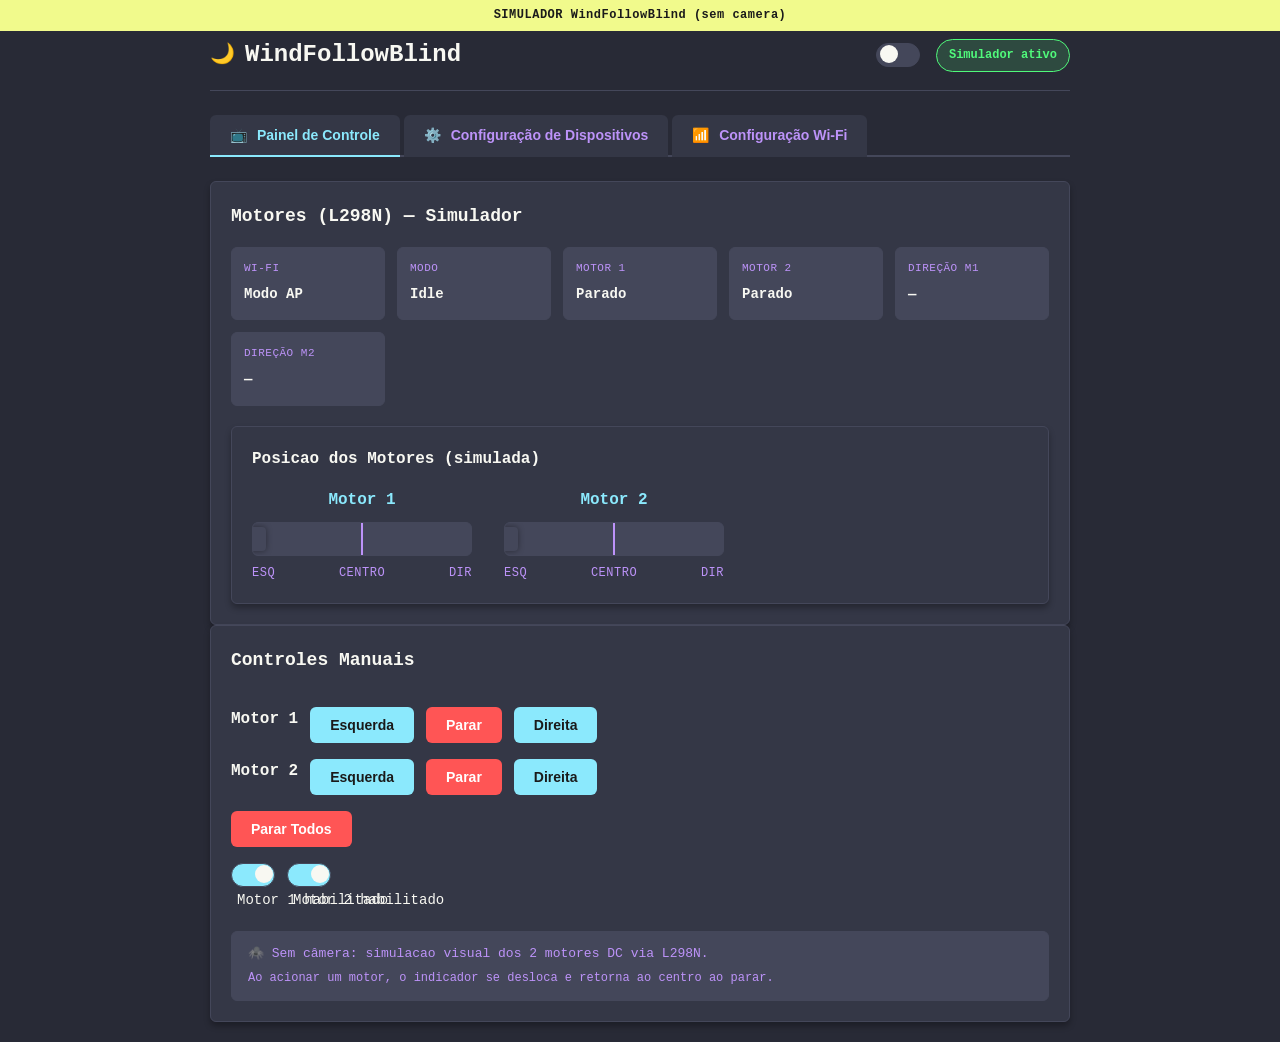
==== simulator/windflollowblind/index.html @ 4e6bde60 "feat: adiciona WindFollowBlind (sem camera) e melhora rastreamento WindFollow - Novo subprojeto wind" ====
<!DOCTYPE html>
<html lang="pt-BR">
<head>
    <meta charset="UTF-8">
    <meta name="viewport" content="width=device-width, initial-scale=1.0">
    <title>WindFollowBlind - Simulador ESP32</title>
    <link rel="stylesheet" href="css/style.css">
</head>
<body>
    <div class="simulator-badge">SIMULADOR WindFollowBlind (sem camera)</div>
    <div id="app">
        <header>
            <h1>WindFollowBlind</h1>
            <div class="header-actions">
                <label class="theme-switch">
                    <input type="checkbox" id="theme-toggle" onchange="sim.toggleTheme()">
                    <span class="theme-slider"></span>
                </label>
                <div id="connection-status" class="status-indicator status-ok">Simulador ativo</div>
            </div>
        </header>

        <!-- Abas principais -->
        <nav class="tabs" id="main-tabs">
            <button class="tab active" data-tab="dashboard" onclick="sim.switchTab('dashboard', this)">
                <span class="tab-icon">📺</span> Painel de Controle
            </button>
            <button class="tab" data-tab="devices" onclick="sim.switchTab('devices', this)">
                <span class="tab-icon">⚙️</span> Configuração de Dispositivos
            </button>
            <button class="tab" data-tab="wifi" onclick="sim.switchTab('wifi', this)">
                <span class="tab-icon">📶</span> Configuração Wi-Fi
            </button>
        </nav>

        <main id="content">
            <!-- Aba: Painel de Controle -->
            <section id="tab-dashboard" class="tab-panel active">
                <div class="card">
                    <h2>Motores (L298N) — Simulador</h2>
                    <div class="status-grid">
                        <div class="status-item">
                            <span class="label">Wi-Fi</span>
                            <span class="value" id="status-wifi">Modo AP</span>
                        </div>
                        <div class="status-item">
                            <span class="label">Modo</span>
                            <span class="value" id="status-mode">Idle</span>
                        </div>
                        <div class="status-item">
                            <span class="label">Motor 1</span>
                            <span class="value" id="status-motor1">Parado</span>
                        </div>
                        <div class="status-item">
                            <span class="label">Motor 2</span>
                            <span class="value" id="status-motor2">Parado</span>
                        </div>
                        <div class="status-item">
                            <span class="label">Direção M1</span>
                            <span class="value" id="status-dir1">—</span>
                        </div>
                        <div class="status-item">
                            <span class="label">Direção M2</span>
                            <span class="value" id="status-dir2">—</span>
                        </div>
                    </div>

                    <!-- Indicadores visuais de posição dos motores -->
                    <div class="direction-card">
                        <h3>Posicao dos Motores (simulada)</h3>
                        <div class="motor-sim">
                            <div class="motor-sim-col">
                                <div class="motor-label">Motor 1</div>
                                <div class="motor-track" id="motor1-track">
                                    <div class="motor-pos" id="motor1-pos"></div>
                                    <div class="motor-center" id="motor1-center"></div>
                                </div>
                                <div class="motor-legend">
                                    <span class="dir-label dir-left">Esq</span>
                                    <span class="dir-label dir-center">Centro</span>
                                    <span class="dir-label dir-right">Dir</span>
                                </div>
                            </div>
                            <div class="motor-sim-col">
                                <div class="motor-label">Motor 2</div>
                                <div class="motor-track" id="motor2-track">
                                    <div class="motor-pos" id="motor2-pos"></div>
                                    <div class="motor-center" id="motor2-center"></div>
                                </div>
                                <div class="motor-legend">
                                    <span class="dir-label dir-left">Esq</span>
                                    <span class="dir-label dir-center">Centro</span>
                                    <span class="dir-label dir-right">Dir</span>
                                </div>
                            </div>
                        </div>
                    </div>
                </div>
                <div class="card controls-card">
                    <h2>Controles Manuais</h2>
                    <div class="btn-group">
                        <h4>Motor 1</h4>
                        <button class="btn btn-primary" onclick="sim.motorMove('1','esquerda')">Esquerda</button>
                        <button class="btn btn-danger" onclick="sim.motorStop('1')">Parar</button>
                        <button class="btn btn-primary" onclick="sim.motorMove('1','direita')">Direita</button>
                    </div>
                    <div class="btn-group">
                        <h4>Motor 2</h4>
                        <button class="btn btn-primary" onclick="sim.motorMove('2','esquerda')">Esquerda</button>
                        <button class="btn btn-danger" onclick="sim.motorStop('2')">Parar</button>
                        <button class="btn btn-primary" onclick="sim.motorMove('2','direita')">Direita</button>
                    </div>
                    <div class="btn-group">
                        <button class="btn btn-danger" onclick="sim.motorStop()">Parar Todos</button>
                    </div>
                    <div class="control-row">
                        <label class="toggle">
                            <input type="checkbox" id="toggle-m1" onchange="sim.toggleMotor1(this.checked)" checked>
                            <span class="toggle-slider"></span>
                            <span class="toggle-label nowrap">Motor 1 habilitado</span>
                        </label>
                        <label class="toggle">
                            <input type="checkbox" id="toggle-m2" onchange="sim.toggleMotor2(this.checked)" checked>
                            <span class="toggle-slider"></span>
                            <span class="toggle-label nowrap">Motor 2 habilitado</span>
                        </label>
                    </div>
                    <div class="camera-hint">
                        <p>🕷️ Sem câmera: simulacao visual dos 2 motores DC via L298N.</p>
                        <p class="hint-detail">Ao acionar um motor, o indicador se desloca e retorna ao centro ao parar.</p>
                    </div>
                </div>
            </section>

            <!-- Aba: Configuração de Dispositivos -->
            <section id="tab-devices" class="tab-panel">
                <div class="card">
                    <h2>Configuracao de Hardware (L298N + 2 Motores)</h2>
                    <p class="hint">Valores salvos no localStorage do navegador (simula NVS/Preferences).</p>
                    <form id="form-settings">
                        <div class="form-group">
                            <label>GPIO IN1 (Motor 1 — sentido 1)</label>
                            <input type="number" id="gpio_in1" min="0" max="48" placeholder="Ex: 26">
                            <span class="helper">Sinal da ESP32 ao L298N (Motor 1).</span>
                        </div>
                        <div class="form-group">
                            <label>GPIO IN2 (Motor 1 — sentido 2)</label>
                            <input type="number" id="gpio_in2" min="0" max="48" placeholder="Ex: 25">
                            <span class="helper">Define o sentido contrario do Motor 1.</span>
                        </div>
                        <div class="form-group">
                            <label>GPIO ENA (Motor 1 — PWM)</label>
                            <input type="number" id="gpio_ena" min="0" max="48" placeholder="Ex: -1 (jumper)">
                            <span class="helper">-1 = jumper ENA instalado (sem PWM).</span>
                        </div>
                        <div class="form-group">
                            <label>GPIO IN3 (Motor 2 — sentido 1)</label>
                            <input type="number" id="gpio_in3" min="0" max="48" placeholder="Ex: 32">
                            <span class="helper">Sinal da ESP32 ao L298N (Motor 2).</span>
                        </div>
                        <div class="form-group">
                            <label>GPIO IN4 (Motor 2 — sentido 2)</label>
                            <input type="number" id="gpio_in4" min="0" max="48" placeholder="Ex: 33">
                            <span class="helper">Define o sentido contrario do Motor 2.</span>
                        </div>
                        <div class="form-group">
                            <label>GPIO ENB (Motor 2 — PWM)</label>
                            <input type="number" id="gpio_enb" min="0" max="48" placeholder="Ex: -1 (jumper)">
                            <span class="helper">-1 = jumper ENB instalado (sem PWM).</span>
                        </div>
                        <div class="form-group">
                            <label>GPIO Botao 1 (Motor 1)</label>
                            <input type="number" id="gpio_btn1" min="0" max="48" placeholder="Ex: 27">
                            <span class="helper">Botao NA entre este GPIO e GND.</span>
                        </div>
                        <div class="form-group">
                            <label>GPIO Botao 2 (Motor 2)</label>
                            <input type="number" id="gpio_btn2" min="0" max="48" placeholder="Ex: 14">
                            <span class="helper">Botao NA entre este GPIO e GND.</span>
                        </div>
                        <div class="form-group">
                            <label>Duracao do pulso (ms)</label>
                            <input type="number" id="step_duration_ms" min="50" max="2000" value="150">
                            <span class="helper">Tempo de acionamento do motor a cada comando.</span>
                        </div>
                        <div class="form-group">
                            <label>Motor 1 habilitado</label>
                            <select id="motor1_enabled">
                                <option value="true">Sim</option>
                                <option value="false">Nao</option>
                            </select>
                        </div>
                        <div class="form-group">
                            <label>Motor 2 habilitado</label>
                            <select id="motor2_enabled">
                                <option value="true">Sim</option>
                                <option value="false">Nao</option>
                            </select>
                        </div>
                        <div class="form-actions">
                            <button type="button" class="btn btn-primary" id="btn-save">Salvar configuracao</button>
                            <button type="button" class="btn btn-outline" onclick="sim.validate()">Validar pinos</button>
                            <button type="button" class="btn btn-outline" onclick="sim.reset()">Reset defaults</button>
                        </div>
                        <div id="msg-result" class="msg-result"></div>
                    </form>
                    <div class="info-card motor-info">
                        <h2>Padrao de fabrica</h2>
                        <div class="occupied-list">
                            <span class="badge">M1: IN1=26, IN2=25, BT1=27</span>
                            <span class="badge">M2: IN3=32, IN4=33, BT2=14</span>
                        </div>
                        <p class="hint">Conforme docs/documentacao_hardware_esp32_l298n.md.</p>
                    </div>
                </div>
            </section>

            <!-- Aba: Configuração Wi-Fi -->
            <section id="tab-wifi" class="tab-panel">
                <div class="card setup-card">
                    <h2>Configuracao de Rede Wi-Fi</h2>
                    <div class="setup-hint">
                        <p>Esta e uma simulacao local. Nenhuma rede real eh configurada.</p>
                        <p>No ESP32 real (COM6), acesse: <strong>http://windflollowblind.local/</strong></p>
                    </div>
                    <div class="form-group">
                        <label>Modo</label>
                        <select id="wifi-mode">
                            <option value="AP">Access Point (AP)</option>
                            <option value="STA">Estacao (STA)</option>
                        </select>
                    </div>
                    <div class="form-group">
                        <label>SSID</label>
                        <input type="text" id="wifi-ssid" value="WindFollowBlind-Setup">
                    </div>
                    <div class="form-group">
                        <label>Senha</label>
                        <input type="password" id="wifi-password" value="windfollow123">
                    </div>
                    <div class="form-actions">
                        <button type="button" class="btn btn-primary" onclick="sim.applyWifiSim()">Aplicar (simulacao)</button>
                    </div>
                    <div id="wifi-msg" class="msg-result"></div>
                </div>
            </section>
        </main>
    </div>
    <script src="js/app.js"></script>
</body>
</html>
---- simulator/windflollowblind/css/style.css ----
/* ============================================================================
   DESIGN SYSTEM — WIND FOLLOW
   Tema escuro (Dracula) por padrão. Tema claro disponível via atributo data-theme="light".
   ============================================================================ */

:root {
  /* --- Dracula (escuro) — padrão --- */
  --color-bg: #282a36;
  --color-bg-elevated: #343746;
  --color-bg-hover: #44475a;
  --color-bg-input: #21222c;
  --color-text: #f8f8f2;
  --color-text-muted: #bd93f9;
  --color-border: #44475a;
  --color-border-focus: #bd93f9;

  --color-primary: #8be9fd;     /* cyan */
  --color-primary-hover: #7bc7e6;
  --color-success: #50fa7b;     /* green */
  --color-danger: #ff5555;      /* red */
  --color-warning: #f1fa8c;     /* yellow */
  --color-info: #ff79c6;        /* pink */

  --color-status-ok-bg: rgba(80, 250, 123, 0.15);
  --color-status-ok-text: #50fa7b;

  --radius: 6px;
  --shadow: 0 4px 6px rgba(0, 0, 0, 0.3);
  --transition: all 0.2s ease;

  font-synthesis: none;
  text-rendering: optimizeLegibility;
}

[data-theme="light"] {
  /* --- Tema claro --- */
  --color-bg: #f3f4f6;
  --color-bg-elevated: #ffffff;
  --color-bg-hover: #e5e7eb;
  --color-bg-input: #ffffff;
  --color-text: #111827;
  --color-text-muted: #6b7280;
  --color-border: #d1d5db;
  --color-border-focus: #2563eb;

  --color-primary: #2563eb;
  --color-primary-hover: #1d4ed8;
  --color-success: #16a34a;
  --color-danger: #dc2626;
  --color-warning: #ca8a04;
  --color-info: #1d4ed8;

  --color-status-ok-bg: rgba(22, 163, 74, 0.15);
  --color-status-ok-text: #15803d;

  --radius: 8px;
  --shadow: 0 1px 3px rgba(0, 0, 0, 0.1);
}

/* ============================================================================
   RESET & BASE
   ============================================================================ */
* {
  box-sizing: border-box;
  margin: 0;
  padding: 0;
}

html {
  scroll-behavior: smooth;
}

body {
  font-family: -apple-system, BlinkMacSystemFont, 'Segoe UI', Roboto, Oxygen, Ubuntu, Cantarell, 'Fira Code', 'Consolas', monospace;
  background: var(--color-bg);
  color: var(--color-text);
  line-height: 1.6;
  transition: background-color 0.3s ease, color 0.3s ease;
}

.simulator-badge {
  position: fixed;
  top: 0;
  left: 0;
  right: 0;
  background: var(--color-warning);
  color: #1a1a1a;
  text-align: center;
  padding: 6px 12px;
  font-size: 12px;
  font-weight: 700;
  z-index: 1000;
  letter-spacing: 0.5px;
}

#app {
  max-width: 900px;
  margin: 0 auto;
  padding: 20px;
}

header {
  display: flex;
  justify-content: space-between;
  align-items: center;
  padding: 16px 0;
  border-bottom: 1px solid var(--color-border);
  margin-bottom: 24px;
}

header h1 {
  font-size: 24px;
  font-weight: 700;
  color: var(--color-text);
  display: flex;
  align-items: center;
  gap: 10px;
}

header h1::before {
  content: '🌙';
  font-size: 20px;
}

[data-theme="light"] header h1::before {
  content: '☀️';
}

.header-actions {
  display: flex;
  align-items: center;
  gap: 16px;
}

/* ============================================================================
   TEMA SWITCH
   ============================================================================ */
.theme-switch {
  position: relative;
  display: inline-block;
  width: 44px;
  height: 24px;
}

.theme-switch input {
  opacity: 0;
  width: 0;
  height: 0;
}

.theme-slider {
  position: absolute;
  cursor: pointer;
  top: 0;
  left: 0;
  right: 0;
  bottom: 0;
  background: var(--color-bg-hover);
  transition: 0.3s;
  border-radius: 24px;
  border: 1px solid var(--color-border);
}

.theme-slider:before {
  position: absolute;
  content: '';
  height: 18px;
  width: 18px;
  left: 3px;
  bottom: 3px;
  background: var(--color-text);
  transition: 0.3s;
  border-radius: 50%;
}

.theme-switch input:checked + .theme-slider {
  background: var(--color-primary);
}

.theme-switch input:checked + .theme-slider:before {
  transform: translateX(20px);
}

/* ============================================================================
   STATUS INDICATOR
   ============================================================================ */
.status-indicator {
  display: flex;
  align-items: center;
  gap: 6px;
  padding: 6px 12px;
  border-radius: 20px;
  font-size: 12px;
  font-weight: 600;
  background: var(--color-status-ok-bg);
  color: var(--color-status-ok-text);
  border: 1px solid var(--color-success);
}

/* ============================================================================
   TABS (ABAS)
   ============================================================================ */
.tabs {
  display: flex;
  gap: 4px;
  margin-bottom: 24px;
  border-bottom: 2px solid var(--color-border);
}

.tab {
  padding: 12px 20px;
  border: none;
  border-bottom: 2px solid transparent;
  background: var(--color-bg-elevated);
  color: var(--color-text-muted);
  font-size: 14px;
  font-weight: 600;
  cursor: pointer;
  transition: var(--transition);
  border-radius: var(--radius) var(--radius) 0 0;
  margin-bottom: -2px;
}

.tab:hover {
  background: var(--color-bg-hover);
  color: var(--color-text);
}

.tab.active {
  background: var(--color-bg-elevated);
  color: var(--color-primary);
  border-bottom: 2px solid var(--color-primary);
  border-color: var(--color-border) var(--color-border) var(--color-primary);
}

.tab-icon {
  margin-right: 6px;
}

/* ============================================================================
   PANELS
   ============================================================================ */
.tab-panel {
  display: none;
}

.tab-panel.active {
  display: block;
}

main {
  display: flex;
  flex-direction: column;
  gap: 20px;
}

.card {
  background: var(--color-bg-elevated);
  border: 1px solid var(--color-border);
  border-radius: var(--radius);
  padding: 20px;
  box-shadow: var(--shadow);
  transition: var(--transition);
}

.card h2 {
  font-size: 18px;
  font-weight: 600;
  margin-bottom: 16px;
  color: var(--color-text);
  display: flex;
  align-items: center;
  gap: 8px;
}

.hint {
  font-size: 13px;
  color: var(--color-text-muted);
  margin-bottom: 16px;
}

/* ============================================================================
   VIDEO / CAMERA
   ============================================================================ */
.video-placeholder {
  width: 100%;
  max-width: 640px;
  height: 360px;
  background: #000;
  border-radius: var(--radius);
  position: relative;
  overflow: hidden;
  margin-bottom: 16px;
}

.video-placeholder video {
  width: 100%;
  height: 100%;
  object-fit: cover;
  display: block;
}

.video-overlay {
  position: absolute;
  top: 0;
  left: 0;
  right: 0;
  bottom: 0;
  pointer-events: none;
}

.video-controls {
  position: absolute;
  bottom: 10px;
  left: 10px;
  display: flex;
  align-items: center;
  gap: 10px;
  background: rgba(0, 0, 0, 0.5);
  padding: 6px 10px;
  border-radius: 20px;
  pointer-events: auto;
  z-index: 10;
  border: 1px solid rgba(255,255,255,0.1);
}

.camera-status {
  color: #fff;
  font-size: 12px;
  font-weight: 600;
}

.camera-on {
  color: var(--color-success);
}

.crosshair {
  position: absolute;
  top: 50%;
  left: 50%;
  width: 20px;
  height: 20px;
  border: 2px solid var(--color-danger);
  border-radius: 50%;
  transform: translate(-50%, -50%);
  pointer-events: none;
}

.motion-box {
  position: absolute;
  border: 2px solid var(--color-success);
  pointer-events: none;
  box-shadow: 0 0 8px rgba(80, 250, 123, 0.5);
  background: rgba(80, 250, 123, 0.15);
}

.target-dot {
  position: absolute;
  width: 14px;
  height: 14px;
  background: var(--color-info);
  border: 3px solid #fff;
  border-radius: 50%;
  pointer-events: none;
  z-index: 15;
  box-shadow: 0 0 10px var(--color-info);
  transform: translate(-50%, -50%);
}

/* ============================================================================
   MOBILE FIRST - Responsividade
   ============================================================================ */
@media (max-width: 640px) {
  #app {
    padding: 10px;
  }

  header {
    flex-direction: column;
    gap: 12px;
    align-items: stretch;
    text-align: center;
  }

  .header-actions {
    justify-content: center;
    gap: 12px;
    flex-wrap: wrap;
  }

  header h1 {
    font-size: 20px;
  }

  .tabs {
    flex-wrap: wrap;
  }

  .tab {
    flex: 1;
    text-align: center;
    padding: 10px 6px;
    font-size: 13px;
  }

  .tab-icon {
    margin-right: 4px;
  }

  .card {
    padding: 16px;
  }

  .video-placeholder {
    max-width: 100%;
    height: 240px;
  }

  .btn-group {
    flex-direction: column;
    gap: 8px;
  }

  .btn {
    width: 100%;
    text-align: center;
  }

  .control-row {
    flex-direction: column;
    align-items: flex-start;
    gap: 10px;
  }

  .control-status {
    margin-left: 0;
    align-self: flex-start;
  }

  .form-actions {
    flex-direction: column;
  }

  .form-actions .btn {
    width: 100%;
  }

  .direction-card {
    margin-top: 16px;
    padding: 16px;
  }

  .direction-visual {
    height: 120px;
  }

  .direction-info {
    flex-direction: column;
    gap: 8px;
  }

  .info-value {
    min-width: auto;
  }

  .status-grid {
    grid-template-columns: 1fr;
  }

  .network-select {
    width: 100%;
  }

  .wifi-mode-card {
    flex-direction: column;
    gap: 10px;
    align-items: flex-start;
  }

  .mode-badge {
    align-self: flex-start;
  }
}

@media (min-width: 641px) and (max-width: 1024px) {
  .tab {
    padding: 10px 14px;
    font-size: 14px;
  }
  .card {
    padding: 18px;
  }
}

.motion-detected {
  color: var(--color-success);
  font-weight: 700;
}

.direction-left {
  color: var(--color-info);
  font-weight: 700;
}

.direction-right {
  color: var(--color-warning);
  font-weight: 700;
}

/* ============================================================================
   STATUS GRID
   ============================================================================ */
.status-grid {
  display: grid;
  grid-template-columns: repeat(auto-fit, minmax(140px, 1fr));
  gap: 12px;
}

.status-item {
  background: var(--color-bg-hover);
  padding: 12px;
  border-radius: var(--radius);
  border: 1px solid var(--color-border);
}

.status-item .label {
  font-size: 11px;
  color: var(--color-text-muted);
  display: block;
  margin-bottom: 4px;
  text-transform: uppercase;
  letter-spacing: 0.5px;
}

.status-item .value {
  font-size: 14px;
  font-weight: 600;
  color: var(--color-text);
}

/* ============================================================================
   CONTROLES
   ============================================================================ */
.controls-card {
  display: flex;
  flex-direction: column;
  gap: 16px;
}

.btn-group {
  display: flex;
  gap: 12px;
  flex-wrap: wrap;
}

.btn {
  padding: 10px 20px;
  border: none;
  border-radius: var(--radius);
  font-size: 14px;
  font-weight: 600;
  cursor: pointer;
  transition: var(--transition);
}

.btn:disabled {
  opacity: 0.5;
  cursor: not-allowed;
}

.btn-small {
  padding: 6px 12px;
  font-size: 12px;
}

.btn-primary {
  background: var(--color-primary);
  color: #1a1a1a;
}

.btn-primary:hover:not(:disabled) {
  background: var(--color-primary-hover);
  transform: translateY(-1px);
}

.btn-danger {
  background: var(--color-danger);
  color: #fff;
}

.btn-danger:hover:not(:disabled) {
  background: #ff3333;
  transform: translateY(-1px);
}

.btn-outline {
  background: transparent;
  color: var(--color-text);
  border: 1px solid var(--color-border);
}

.btn-outline:hover {
  background: var(--color-bg-hover);
  border-color: var(--color-primary);
}

/* Toggle switch */
.toggle-group {
  display: flex;
  align-items: center;
  gap: 12px;
}

.toggle {
  position: relative;
  display: inline-block;
  width: 44px;
  height: 24px;
}

.toggle input {
  opacity: 0;
  width: 0;
  height: 0;
}

.toggle-slider {
  position: absolute;
  cursor: pointer;
  top: 0;
  left: 0;
  right: 0;
  bottom: 0;
  background: var(--color-bg-hover);
  transition: 0.3s;
  border-radius: 24px;
  border: 1px solid var(--color-border);
}

.toggle-slider:before {
  position: absolute;
  content: '';
  height: 18px;
  width: 18px;
  left: 3px;
  bottom: 3px;
  background: var(--color-text);
  transition: 0.3s;
  border-radius: 50%;
}

.toggle input:checked + .toggle-slider {
  background: var(--color-primary);
}

.toggle input:checked + .toggle-slider:before {
  transform: translateX(20px);
}

.control-row {
  display: flex;
  align-items: center;
  gap: 12px;
  margin-bottom: 12px;
}

.control-label {
  font-size: 14px;
  color: var(--color-text);
}

.control-status {
  margin-left: auto;
  font-size: 13px;
  font-weight: 600;
  color: var(--color-primary);
}

.control-status.status-on {
  color: var(--color-success);
}

.control-status.status-off {
  color: var(--color-text-muted);
}

.hint-detail {
  font-size: 12px;
  color: var(--color-text-muted);
  margin-top: 4px;
}

.toggle-label {
  font-size: 14px;
  color: var(--color-text);
  margin-left: 6px;
  white-space: nowrap;
}

.camera-hint {
  margin-top: 16px;
  font-size: 13px;
  color: var(--color-text-muted);
  background: var(--color-bg-hover);
  padding: 12px 16px;
  border-radius: var(--radius);
  border: 1px solid var(--color-border);
}

/* ============================================================================
   FORMULÁRIOS
   ============================================================================ */
.form-group {
  margin-bottom: 16px;
}

.form-group label {
  display: block;
  font-size: 14px;
  font-weight: 600;
  margin-bottom: 6px;
  color: var(--color-text);
}

.form-group input,
.form-group select {
  width: 100%;
  padding: 10px 12px;
  border: 1px solid var(--color-border);
  border-radius: var(--radius);
  font-size: 14px;
  background: var(--color-bg-input);
  color: var(--color-text);
  transition: var(--transition);
}

.form-group input:focus,
.form-group select:focus {
  outline: none;
  border-color: var(--color-border-focus);
  box-shadow: 0 0 0 3px rgba(189, 147, 249, 0.1);
}

.helper {
  font-size: 12px;
  color: var(--color-text-muted);
  margin-top: 4px;
  display: block;
}

.form-actions {
  display: flex;
  gap: 10px;
  margin-top: 8px;
  flex-wrap: wrap;
}

/* ============================================================================
   MSG RESULT
   ============================================================================ */
.msg-result {
  margin-top: 12px;
  padding: 10px;
  border-radius: var(--radius);
  font-size: 13px;
  display: none;
  border: 1px solid transparent;
}

.msg-result.success {
  background: var(--color-status-ok-bg);
  color: var(--color-status-ok-text);
  border-color: var(--color-success);
}

.msg-result.error {
  background: rgba(255, 85, 85, 0.15);
  color: var(--color-danger);
  border-color: var(--color-danger);
}

.msg-result.info {
  background: rgba(255, 121, 198, 0.15);
  color: var(--color-info);
  border-color: var(--color-info);
}

/* ============================================================================
   WIFI SETUP CARD
   ============================================================================ */
.setup-card {
  max-width: 520px;
}

.wifi-mode-card {
  background: var(--color-bg-hover);
  border: 1px solid var(--color-border);
  border-radius: var(--radius);
  padding: 14px;
  margin-bottom: 16px;
  display: flex;
  justify-content: space-between;
  align-items: flex-start;
  gap: 12px;
}

.mode-badge {
  background: var(--color-primary);
  color: #1a1a1a;
  font-size: 11px;
  font-weight: 700;
  padding: 4px 8px;
  border-radius: 12px;
  text-transform: uppercase;
  letter-spacing: 0.5px;
}

.mode-info {
  font-size: 13px;
  color: var(--color-text-muted);
  line-height: 1.6;
}

.mode-info strong {
  color: var(--color-text);
}

.network-select {
  width: 100%;
  padding: 10px 12px;
  border: 1px solid var(--color-border);
  border-radius: var(--radius);
  font-size: 14px;
  background: var(--color-bg-input);
  color: var(--color-text);
  margin-top: 6px;
}

.setup-hint {
  margin-top: 16px;
  font-size: 13px;
  color: var(--color-text-muted);
  background: var(--color-bg-hover);
  padding: 12px;
  border-radius: var(--radius);
  border: 1px solid var(--color-border);
}

.setup-hint p {
  margin-bottom: 8px;
}

.setup-hint p:last-child {
  margin-bottom: 0;
}

.setup-hint strong {
  color: var(--color-text);
}

/* ============================================================================
   PINS OCCUPIED
   ============================================================================ */
.occupied-list {
  display: flex;
  flex-wrap: wrap;
  gap: 6px;
  margin-bottom: 12px;
}

.occupied-list .badge {
  background: var(--color-bg-hover);
  color: var(--color-text-muted);
  padding: 4px 8px;
  border-radius: 4px;
  font-size: 12px;
  font-weight: 600;
  border: 1px solid var(--color-border);
}

.info-card .hint {
  font-size: 12px;
  color: var(--color-text-muted);
  border-top: 1px solid var(--color-border);
  padding-top: 12px;
  margin-top: 12px;
}

/* ============================================================================
   DIREÇÃO VISUAL
   ============================================================================ */
.direction-card {
  background: var(--color-bg-elevated);
  border: 1px solid var(--color-border);
  border-radius: var(--radius);
  padding: 20px;
  box-shadow: var(--shadow);
  margin-top: 20px;
}

.direction-card h3 {
  font-size: 16px;
  font-weight: 600;
  margin-bottom: 16px;
  color: var(--color-text);
  display: flex;
  align-items: center;
  gap: 8px;
}

.direction-visual {
  position: relative;
  width: 100%;
  height: 140px;
  background: var(--color-bg-hover);
  border: 1px solid var(--color-border);
  border-radius: var(--radius);
  margin-bottom: 12px;
  overflow: hidden;
}

.direction-center {
  position: absolute;
  left: 50%;
  top: 50%;
  width: 10px;
  height: 10px;
  background: var(--color-primary);
  border-radius: 50%;
  transform: translate(-50%, -50%);
  z-index: 10;
  box-shadow: 0 0 10px var(--color-primary);
}

.direction-arrow {
  position: absolute;
  left: 50%;
  top: 50%;
  width: 0;
  height: 0;
  border-left: 8px solid transparent;
  border-right: 8px solid transparent;
  border-top: 20px solid var(--color-success);
  transform: translate(-50%, -50%);
  transition: left 0.1s ease;
  z-index: 20;
}

.direction-labels {
  position: absolute;
  bottom: 8px;
  left: 0;
  right: 0;
  display: flex;
  justify-content: space-between;
  font-size: 11px;
  font-weight: 600;
  color: var(--color-text-muted);
  pointer-events: none;
}

.dir-label {
  text-transform: uppercase;
  letter-spacing: 0.5px;
}

.direction-zone {
  height: 24px;
  background: var(--color-bg-input);
  border: 1px solid var(--color-border);
  border-radius: var(--radius);
  margin-bottom: 16px;
  overflow: hidden;
  position: relative;
}

.zone-bar {
  position: absolute;
  left: 50%;
  top: 0;
  bottom: 0;
  width: 4px;
  background: var(--color-success);
  transform: translateX(-50%);
  transition: left 0.1s ease;
  z-index: 5;
}

.direction-info {
  display: flex;
  gap: 24px;
  font-size: 13px;
}

.info-label {
  color: var(--color-text-muted);
  font-size: 12px;
}

.info-value {
  font-family: 'Fira Code', 'Consolas', monospace;
  color: var(--color-text);
  font-weight: 600;
  min-width: 60px;
  display: inline-block;
}

/* ============================================================================
   MOTOR INFO CARD
   ============================================================================ */
.motor-info {
  margin-top: 24px;
}

.motor-table {
  display: flex;
  flex-direction: column;
  gap: 6px;
  margin-bottom: 16px;
}

.motor-row {
  display: grid;
  grid-template-columns: 120px 1fr 1fr;
  gap: 12px;
  padding: 8px 10px;
  background: var(--color-bg-input);
  border: 1px solid var(--color-border);
  border-radius: var(--radius);
  font-size: 13px;
  color: var(--color-text);
}

.motor-row .col {
  overflow: hidden;
  text-overflow: ellipsis;
}

.motor-row:first-child {
  background: var(--color-bg-hover);
  font-weight: 600;
  color: var(--color-primary);
  border-bottom: 2px solid var(--color-border);
}

.motor-warnings {
  background: rgba(255, 121, 198, 0.1);
  border: 1px solid var(--color-info);
  border-radius: var(--radius);
  padding: 14px;
}

.motor-warnings p {
  margin-bottom: 10px;
  font-size: 13px;
  color: var(--color-text-muted);
  line-height: 1.5;
}

.motor-warnings p:last-child {
  margin-bottom: 0;
}

.motor-warnings strong {
  color: var(--color-info);
}

/* ============================================================================
   SCROLLBAR
   ============================================================================ */
::-webkit-scrollbar {
  width: 8px;
  height: 8px;
}

::-webkit-scrollbar-track {
  background: var(--color-bg);
}

::-webkit-scrollbar-thumb {
  background: var(--color-bg-hover);
  border-radius: 4px;
}

::-webkit-scrollbar-thumb:hover {
  background: var(--color-border);
}

/* ===== ESP32: camera stream (JPEG via /camera/capture) ===== */
.video-placeholder {
  aspect-ratio: 4 / 3;
  height: auto;
}

.video-placeholder img {
  width: 100%;
  height: 100%;
  object-fit: contain;
  display: block;
  background: #000;
}

.status-indicator.status-off {
  background: rgba(255, 85, 85, 0.15);
  color: var(--color-danger);
  border-color: var(--color-danger);
}

/* ===== Simulador WindFollowBlind: indicadores de motor ===== */
.motor-sim {
  display: flex;
  gap: 32px;
  align-items: flex-start;
  margin-top: 12px;
  flex-wrap: wrap;
}
.motor-sim-col {
  display: flex;
  flex-direction: column;
  align-items: center;
  gap: 8px;
}
.motor-label {
  font-weight: 600;
  color: var(--color-primary);
}
.motor-track {
  position: relative;
  width: 220px;
  height: 34px;
  background: var(--color-bg-hover);
  border: 1px solid var(--color-border);
  border-radius: var(--radius);
  overflow: hidden;
}
.motor-center {
  position: absolute;
  left: 50%;
  top: 0;
  bottom: 0;
  width: 2px;
  background: var(--color-border-focus);
  transform: translateX(-50%);
  z-index: 1;
}
.motor-pos {
  position: absolute;
  top: 4px;
  bottom: 4px;
  width: 26px;
  border-radius: 4px;
  transform: translateX(-50%);
  z-index: 2;
  box-shadow: 0 0 6px rgba(0,0,0,0.4);
  transition: left 0.3s ease;
}
.motor-legend {
  display: flex;
  justify-content: space-between;
  width: 220px;
  font-size: 0.75rem;
  color: var(--color-text-muted);
}
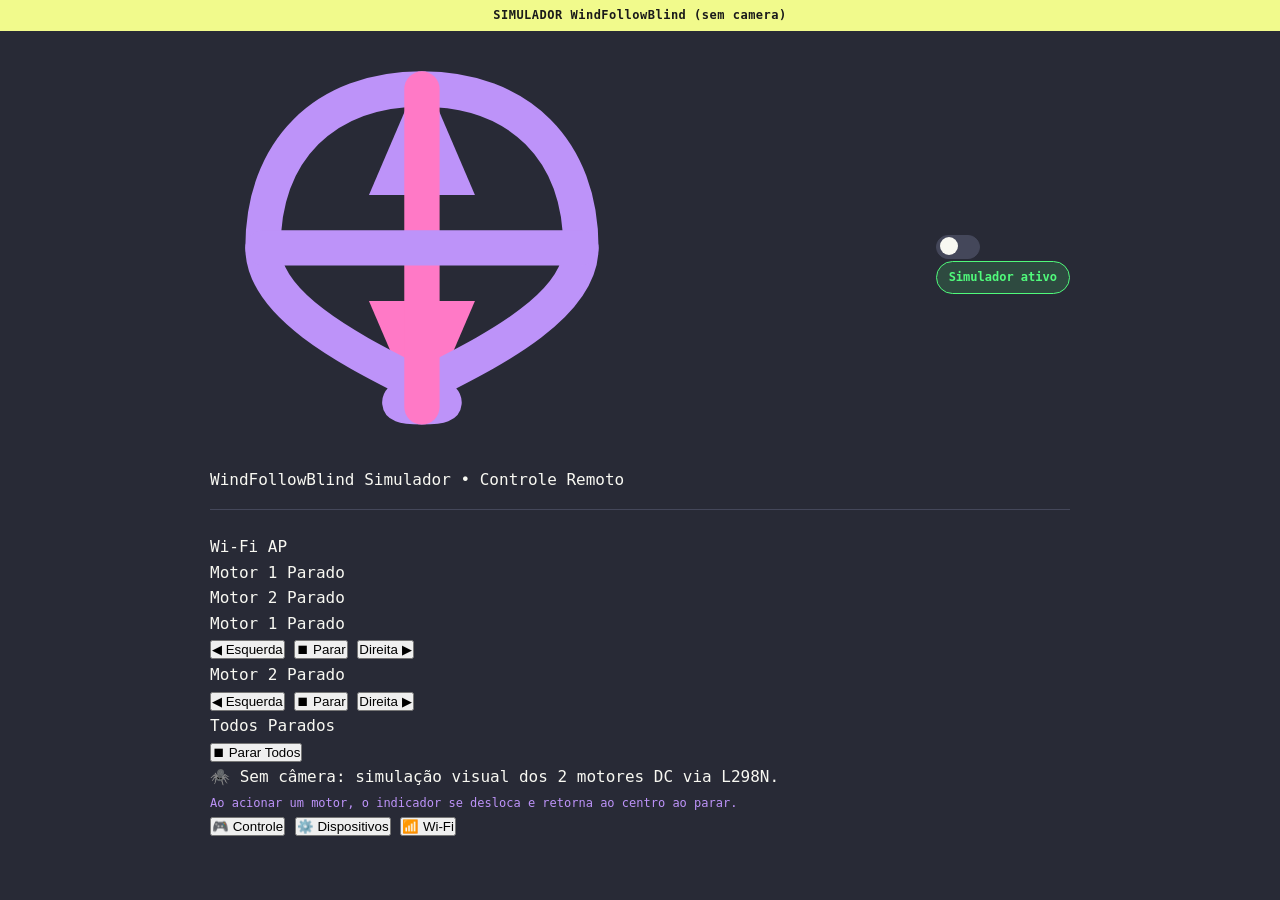
==== commit 19341e7d: "feat: tela inicial controle remoto mobile first + PWA WindFollowBlind - Nova tela inicial tipo contr" ====
--- a/simulator/windflollowblind/index.html
+++ b/simulator/windflollowblind/index.html
@@ -2,16 +2,30 @@
 <html lang="pt-BR">
 <head>
     <meta charset="UTF-8">
-    <meta name="viewport" content="width=device-width, initial-scale=1.0">
+    <meta name="viewport" content="width=device-width, initial-scale=1.0, maximum-scale=1.0, user-scalable=no">
+    <meta name="theme-color" content="#282a36">
+    <meta name="apple-mobile-web-app-capable" content="yes">
+    <meta name="apple-mobile-web-app-status-bar-style" content="black">
+    <meta name="apple-mobile-web-app-title" content="WindFollow">
     <title>WindFollowBlind - Simulador ESP32</title>
     <link rel="stylesheet" href="css/style.css">
 </head>
 <body>
     <div class="simulator-badge">SIMULADOR WindFollowBlind (sem camera)</div>
     <div id="app">
-        <header>
-            <h1>WindFollowBlind</h1>
-            <div class="header-actions">
+        <header class="remote-header">
+            <div class="remote-brand">
+                <svg class="wind-logo" viewBox="0 0 24 24" fill="none" xmlns="http://www.w3.org/2000/svg">
+                    <path d="M12 2L15 9H9L12 2Z" fill="#bd93f9"/>
+                    <path d="M12 22L15 15H9L12 22Z" fill="#ff79c6"/>
+                    <path d="M3 12C3 6.477 6.477 3 12 3S21 6.477 21 12S6.477 21 12 21S3 17.523 3 12Z" fill="none" stroke="#bd93f9" stroke-width="2" stroke-linecap="round" stroke-linejoin="round"/>
+                    <path d="M12 3L12 21" stroke="#ff79c6" stroke-width="2" stroke-linecap="round"/>
+                    <path d="M3 12L21 12" stroke="#bd93f9" stroke-width="2" stroke-linecap="round"/>
+                </svg>
+                <span class="brand-name">Wind<span class="brand-accent">Follow</span>Blind</span>
+                <span class="brand-sub">Simulador • Controle Remoto</span>
+            </div>
+            <div class="remote-header-actions">
                 <label class="theme-switch">
                     <input type="checkbox" id="theme-toggle" onchange="sim.toggleTheme()">
                     <span class="theme-slider"></span>
@@ -20,113 +34,82 @@
             </div>
         </header>
 
-        <!-- Abas principais -->
-        <nav class="tabs" id="main-tabs">
-            <button class="tab active" data-tab="dashboard" onclick="sim.switchTab('dashboard', this)">
-                <span class="tab-icon">📺</span> Painel de Controle
-            </button>
-            <button class="tab" data-tab="devices" onclick="sim.switchTab('devices', this)">
-                <span class="tab-icon">⚙️</span> Configuração de Dispositivos
-            </button>
-            <button class="tab" data-tab="wifi" onclick="sim.switchTab('wifi', this)">
-                <span class="tab-icon">📶</span> Configuração Wi-Fi
-            </button>
-        </nav>
-
         <main id="content">
-            <!-- Aba: Painel de Controle -->
-            <section id="tab-dashboard" class="tab-panel active">
-                <div class="card">
-                    <h2>Motores (L298N) — Simulador</h2>
-                    <div class="status-grid">
-                        <div class="status-item">
-                            <span class="label">Wi-Fi</span>
-                            <span class="value" id="status-wifi">Modo AP</span>
-                        </div>
-                        <div class="status-item">
-                            <span class="label">Modo</span>
-                            <span class="value" id="status-mode">Idle</span>
-                        </div>
-                        <div class="status-item">
-                            <span class="label">Motor 1</span>
-                            <span class="value" id="status-motor1">Parado</span>
-                        </div>
-                        <div class="status-item">
-                            <span class="label">Motor 2</span>
-                            <span class="value" id="status-motor2">Parado</span>
-                        </div>
-                        <div class="status-item">
-                            <span class="label">Direção M1</span>
-                            <span class="value" id="status-dir1">—</span>
-                        </div>
-                        <div class="status-item">
-                            <span class="label">Direção M2</span>
-                            <span class="value" id="status-dir2">—</span>
-                        </div>
-                    </div>
-
-                    <!-- Indicadores visuais de posição dos motores -->
-                    <div class="direction-card">
-                        <h3>Posicao dos Motores (simulada)</h3>
-                        <div class="motor-sim">
-                            <div class="motor-sim-col">
-                                <div class="motor-label">Motor 1</div>
-                                <div class="motor-track" id="motor1-track">
-                                    <div class="motor-pos" id="motor1-pos"></div>
-                                    <div class="motor-center" id="motor1-center"></div>
-                                </div>
-                                <div class="motor-legend">
-                                    <span class="dir-label dir-left">Esq</span>
-                                    <span class="dir-label dir-center">Centro</span>
-                                    <span class="dir-label dir-right">Dir</span>
-                                </div>
-                            </div>
-                            <div class="motor-sim-col">
-                                <div class="motor-label">Motor 2</div>
-                                <div class="motor-track" id="motor2-track">
-                                    <div class="motor-pos" id="motor2-pos"></div>
-                                    <div class="motor-center" id="motor2-center"></div>
-                                </div>
-                                <div class="motor-legend">
-                                    <span class="dir-label dir-left">Esq</span>
-                                    <span class="dir-label dir-center">Centro</span>
-                                    <span class="dir-label dir-right">Dir</span>
-                                </div>
-                            </div>
-                        </div>
-                    </div>
-                </div>
-                <div class="card controls-card">
-                    <h2>Controles Manuais</h2>
-                    <div class="btn-group">
-                        <h4>Motor 1</h4>
-                        <button class="btn btn-primary" onclick="sim.motorMove('1','esquerda')">Esquerda</button>
-                        <button class="btn btn-danger" onclick="sim.motorStop('1')">Parar</button>
-                        <button class="btn btn-primary" onclick="sim.motorMove('1','direita')">Direita</button>
-                    </div>
-                    <div class="btn-group">
-                        <h4>Motor 2</h4>
-                        <button class="btn btn-primary" onclick="sim.motorMove('2','esquerda')">Esquerda</button>
-                        <button class="btn btn-danger" onclick="sim.motorStop('2')">Parar</button>
-                        <button class="btn btn-primary" onclick="sim.motorMove('2','direita')">Direita</button>
-                    </div>
-                    <div class="btn-group">
-                        <button class="btn btn-danger" onclick="sim.motorStop()">Parar Todos</button>
-                    </div>
-                    <div class="control-row">
-                        <label class="toggle">
-                            <input type="checkbox" id="toggle-m1" onchange="sim.toggleMotor1(this.checked)" checked>
-                            <span class="toggle-slider"></span>
-                            <span class="toggle-label nowrap">Motor 1 habilitado</span>
-                        </label>
-                        <label class="toggle">
-                            <input type="checkbox" id="toggle-m2" onchange="sim.toggleMotor2(this.checked)" checked>
-                            <span class="toggle-slider"></span>
-                            <span class="toggle-label nowrap">Motor 2 habilitado</span>
-                        </label>
-                    </div>
-                    <div class="camera-hint">
-                        <p>🕷️ Sem câmera: simulacao visual dos 2 motores DC via L298N.</p>
+            <!-- Aba: Controle Remoto (inicial) -->
+            <section id="tab-remote" class="tab-panel active">
+                <div class="remote-card">
+                    <div class="remote-status-grid">
+                        <div class="remote-status-item">
+                            <span class="remote-label">Wi-Fi</span>
+                            <span class="remote-value" id="remote-status-wifi">AP</span>
+                        </div>
+                        <div class="remote-status-item">
+                            <span class="remote-label">Motor 1</span>
+                            <span class="remote-value" id="remote-status-m1">Parado</span>
+                        </div>
+                        <div class="remote-status-item">
+                            <span class="remote-label">Motor 2</span>
+                            <span class="remote-value" id="remote-status-m2">Parado</span>
+                        </div>
+                    </div>
+
+                    <div class="remote-controls">
+                        <div class="remote-motor">
+                            <div class="remote-motor-header">
+                                <span class="remote-motor-title">Motor 1</span>
+                                <span class="remote-motor-pill" id="remote-m1-pill">Parado</span>
+                            </div>
+                            <div class="remote-motor-btns">
+                                <button class="remote-btn remote-btn-lg remote-btn-left" onclick="sim.motorMove('1','esquerda')">
+                                    <span class="btn-arrow">◀</span>
+                                    <span class="btn-label">Esquerda</span>
+                                </button>
+                                <button class="remote-btn remote-btn-lg remote-btn-stop" onclick="sim.motorStop('1')">
+                                    <span class="btn-icon">⏹</span>
+                                    <span class="btn-label">Parar</span>
+                                </button>
+                                <button class="remote-btn remote-btn-lg remote-btn-right" onclick="sim.motorMove('1','direita')">
+                                    <span class="btn-label">Direita</span>
+                                    <span class="btn-arrow">▶</span>
+                                </button>
+                            </div>
+                        </div>
+                        <div class="remote-motor">
+                            <div class="remote-motor-header">
+                                <span class="remote-motor-title">Motor 2</span>
+                                <span class="remote-motor-pill" id="remote-m2-pill">Parado</span>
+                            </div>
+                            <div class="remote-motor-btns">
+                                <button class="remote-btn remote-btn-lg remote-btn-left" onclick="sim.motorMove('2','esquerda')">
+                                    <span class="btn-arrow">◀</span>
+                                    <span class="btn-label">Esquerda</span>
+                                </button>
+                                <button class="remote-btn remote-btn-lg remote-btn-stop" onclick="sim.motorStop('2')">
+                                    <span class="btn-icon">⏹</span>
+                                    <span class="btn-label">Parar</span>
+                                </button>
+                                <button class="remote-btn remote-btn-lg remote-btn-right" onclick="sim.motorMove('2','direita')">
+                                    <span class="btn-label">Direita</span>
+                                    <span class="btn-arrow">▶</span>
+                                </button>
+                            </div>
+                        </div>
+                        <div class="remote-motor remote-motor-all">
+                            <div class="remote-motor-header">
+                                <span class="remote-motor-title">Todos</span>
+                                <span class="remote-motor-pill remote-motor-pill-all">Parados</span>
+                            </div>
+                            <div class="remote-motor-btns">
+                                <button class="remote-btn remote-btn-lg remote-btn-stop remote-btn-stop-all" onclick="sim.motorStop()">
+                                    <span class="btn-icon">⏹</span>
+                                    <span class="btn-label">Parar Todos</span>
+                                </button>
+                            </div>
+                        </div>
+                    </div>
+
+                    <div class="remote-hint">
+                        <p>🕷️ Sem câmera: simulação visual dos 2 motores DC via L298N.</p>
                         <p class="hint-detail">Ao acionar um motor, o indicador se desloca e retorna ao centro ao parar.</p>
                     </div>
                 </div>
@@ -221,7 +204,7 @@
                     <h2>Configuracao de Rede Wi-Fi</h2>
                     <div class="setup-hint">
                         <p>Esta e uma simulacao local. Nenhuma rede real eh configurada.</p>
-                        <p>No ESP32 real (COM6), acesse: <strong>http://windflollowblind.local/</strong></p>
+                        <p>No ESP32 real (COM6), acesse: <strong>http://windfollowblind.local/</strong></p>
                     </div>
                     <div class="form-group">
                         <label>Modo</label>
@@ -245,6 +228,21 @@
                 </div>
             </section>
         </main>
+
+        <nav class="bottom-nav">
+            <button class="nav-item active" data-tab="remote" onclick="sim.switchTab('remote', this)">
+                <span class="nav-icon">🎮</span>
+                <span class="nav-label">Controle</span>
+            </button>
+            <button class="nav-item" data-tab="devices" onclick="sim.switchTab('devices', this)">
+                <span class="nav-icon">⚙️</span>
+                <span class="nav-label">Dispositivos</span>
+            </button>
+            <button class="nav-item" data-tab="wifi" onclick="sim.switchTab('wifi', this)">
+                <span class="nav-icon">📶</span>
+                <span class="nav-label">Wi-Fi</span>
+            </button>
+        </nav>
     </div>
     <script src="js/app.js"></script>
 </body>
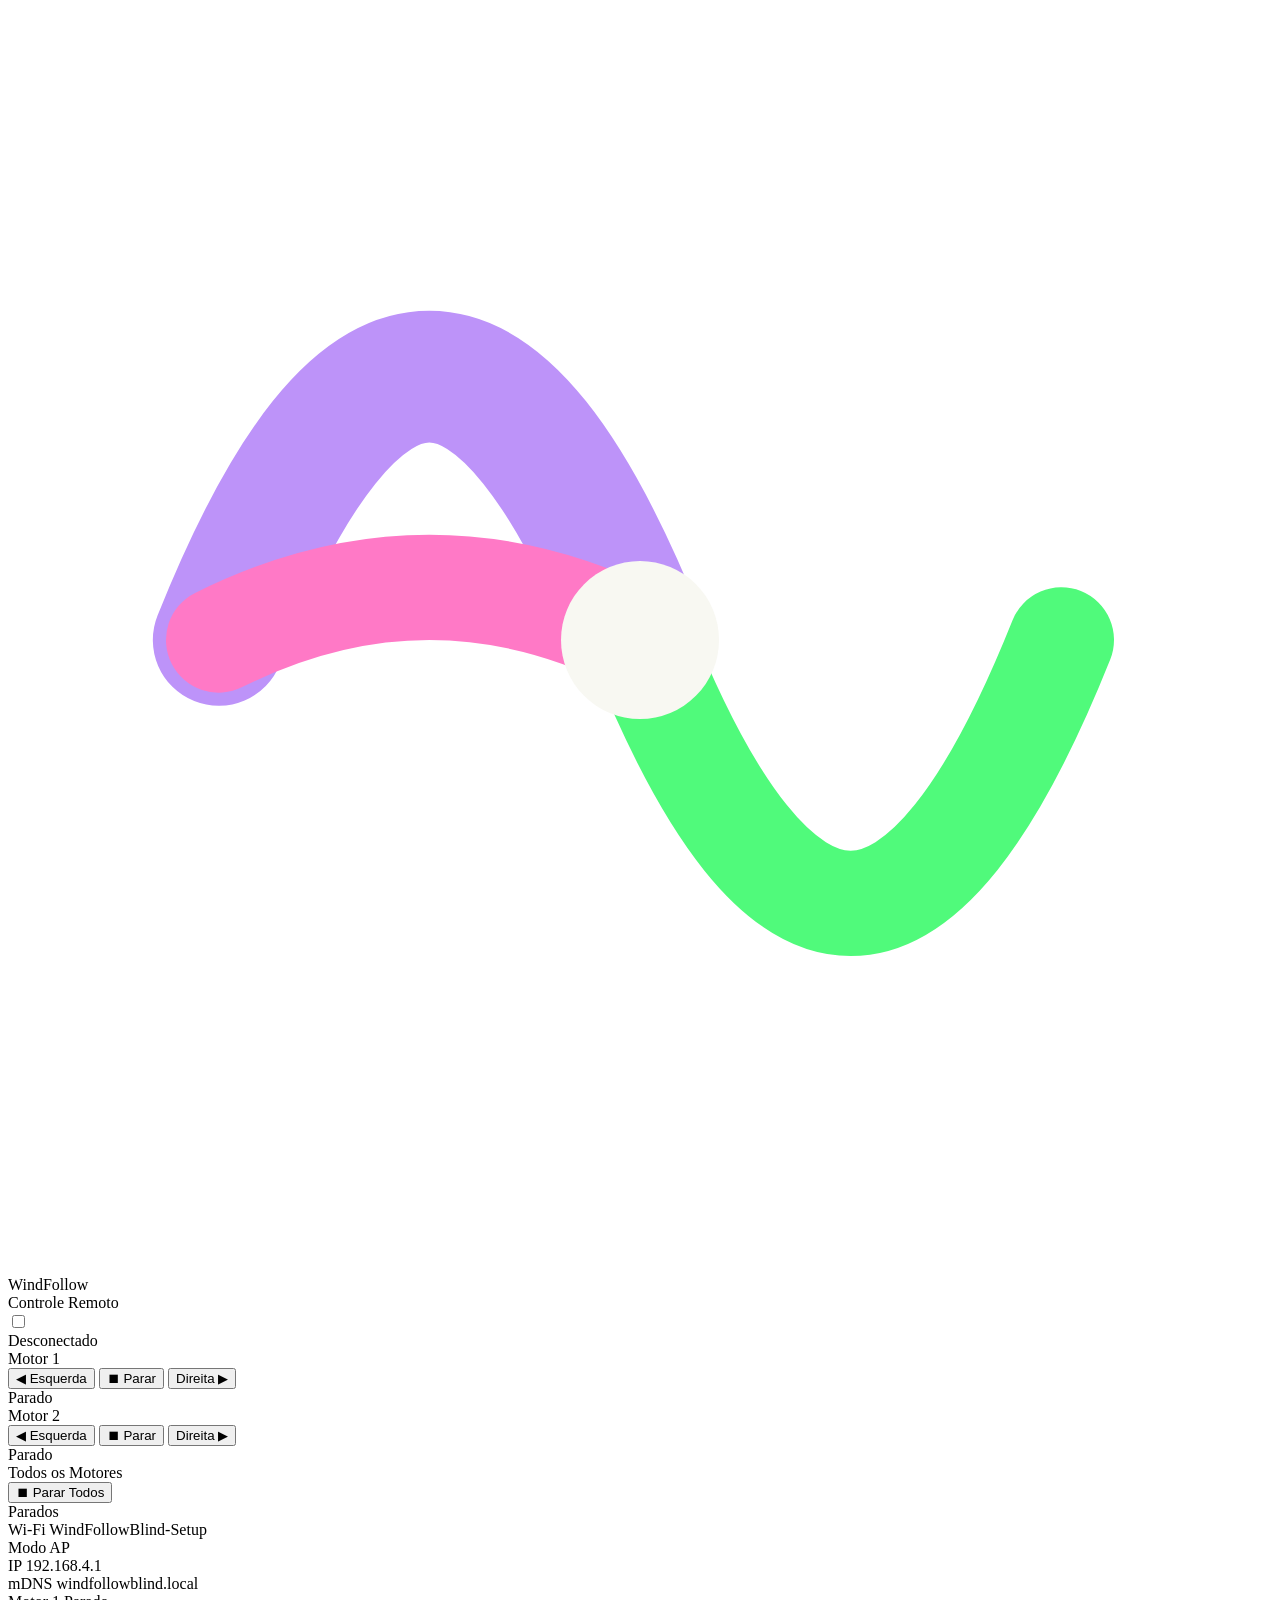
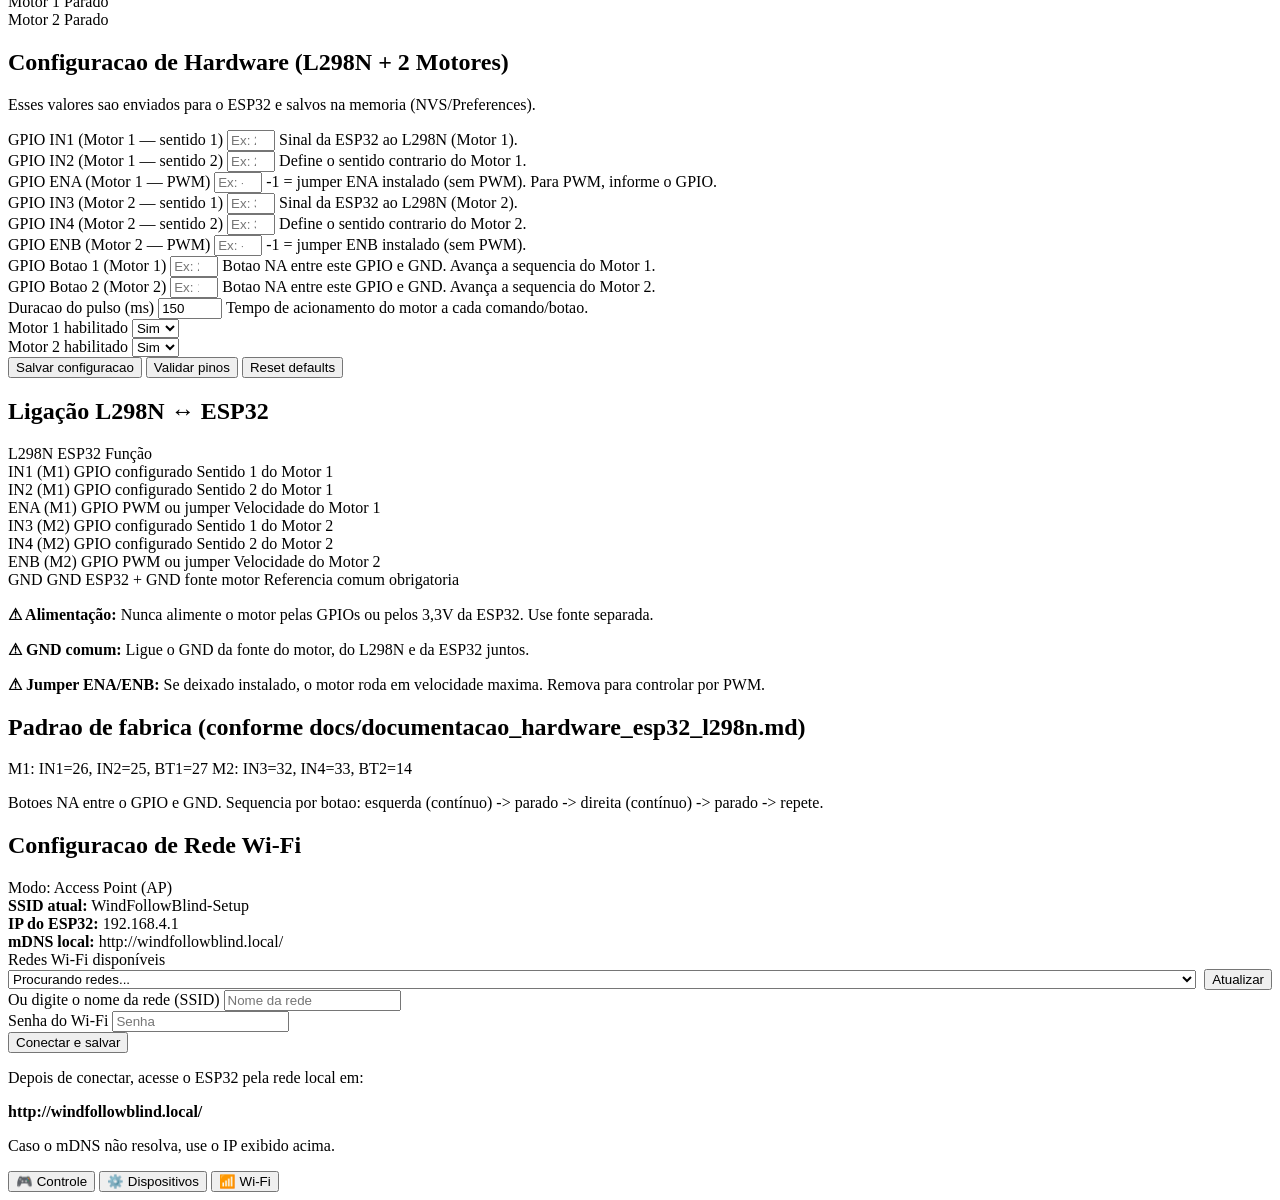
==== commit 018f573b: "feat: nova tela inicial controle remoto mobile first - Tela inicial tipo controle remoto (mobile fir" ====
--- a/simulator/windflollowblind/index.html
+++ b/simulator/windflollowblind/index.html
@@ -5,32 +5,35 @@
     <meta name="viewport" content="width=device-width, initial-scale=1.0, maximum-scale=1.0, user-scalable=no">
     <meta name="theme-color" content="#282a36">
     <meta name="apple-mobile-web-app-capable" content="yes">
-    <meta name="apple-mobile-web-app-status-bar-style" content="black">
-    <meta name="apple-mobile-web-app-title" content="WindFollow">
-    <title>WindFollowBlind - Simulador ESP32</title>
-    <link rel="stylesheet" href="css/style.css">
+    <meta name="apple-mobile-web-app-status-bar-style" content="black-translucent">
+    <meta name="apple-mobile-web-app-title" content="WindFollow Controle Remoto">
+    <link rel="manifest" href="/manifest.json">
+    <title>WindFollow Controle Remoto</title>
+    <link rel="stylesheet" href="/css/style.css">
 </head>
 <body>
-    <div class="simulator-badge">SIMULADOR WindFollowBlind (sem camera)</div>
     <div id="app">
+        <!-- ===== HEADER: Logo pequeno + Nome ===== -->
         <header class="remote-header">
             <div class="remote-brand">
                 <svg class="wind-logo" viewBox="0 0 24 24" fill="none" xmlns="http://www.w3.org/2000/svg">
-                    <path d="M12 2L15 9H9L12 2Z" fill="#bd93f9"/>
-                    <path d="M12 22L15 15H9L12 22Z" fill="#ff79c6"/>
-                    <path d="M3 12C3 6.477 6.477 3 12 3S21 6.477 21 12S6.477 21 12 21S3 17.523 3 12Z" fill="none" stroke="#bd93f9" stroke-width="2" stroke-linecap="round" stroke-linejoin="round"/>
-                    <path d="M12 3L12 21" stroke="#ff79c6" stroke-width="2" stroke-linecap="round"/>
-                    <path d="M3 12L21 12" stroke="#bd93f9" stroke-width="2" stroke-linecap="round"/>
+                    <!-- Simbolo de vento: tres curvas -->
+                    <path d="M4 12Q8 2 12 12" stroke="#bd93f9" stroke-width="2.5" fill="none" stroke-linecap="round"/>
+                    <path d="M4 12Q8 10 12 12" stroke="#ff79c6" stroke-width="2" fill="none" stroke-linecap="round"/>
+                    <path d="M20 12Q16 22 12 12" stroke="#50fa7b" stroke-width="2" fill="none" stroke-linecap="round"/>
+                    <circle cx="12" cy="12" r="1.5" fill="#f8f8f2"/>
                 </svg>
-                <span class="brand-name">Wind<span class="brand-accent">Follow</span>Blind</span>
-                <span class="brand-sub">Simulador • Controle Remoto</span>
+                <div class="remote-title">
+                    <div class="brand-name">Wind<span class="brand-accent">Follow</span></div>
+                    <div class="brand-sub">Controle Remoto</div>
+                </div>
             </div>
-            <div class="remote-header-actions">
+            <div class="remote-header-right">
                 <label class="theme-switch">
                     <input type="checkbox" id="theme-toggle" onchange="sim.toggleTheme()">
                     <span class="theme-slider"></span>
                 </label>
-                <div id="connection-status" class="status-indicator status-ok">Simulador ativo</div>
+                <div id="connection-status" class="status-indicator status-off">Desconectado</div>
             </div>
         </header>
 
@@ -38,79 +41,67 @@
             <!-- Aba: Controle Remoto (inicial) -->
             <section id="tab-remote" class="tab-panel active">
                 <div class="remote-card">
-                    <div class="remote-status-grid">
-                        <div class="remote-status-item">
-                            <span class="remote-label">Wi-Fi</span>
-                            <span class="remote-value" id="remote-status-wifi">AP</span>
-                        </div>
-                        <div class="remote-status-item">
-                            <span class="remote-label">Motor 1</span>
-                            <span class="remote-value" id="remote-status-m1">Parado</span>
-                        </div>
-                        <div class="remote-status-item">
-                            <span class="remote-label">Motor 2</span>
-                            <span class="remote-value" id="remote-status-m2">Parado</span>
-                        </div>
-                    </div>
-
-                    <div class="remote-controls">
-                        <div class="remote-motor">
-                            <div class="remote-motor-header">
-                                <span class="remote-motor-title">Motor 1</span>
-                                <span class="remote-motor-pill" id="remote-m1-pill">Parado</span>
-                            </div>
-                            <div class="remote-motor-btns">
-                                <button class="remote-btn remote-btn-lg remote-btn-left" onclick="sim.motorMove('1','esquerda')">
-                                    <span class="btn-arrow">◀</span>
-                                    <span class="btn-label">Esquerda</span>
-                                </button>
-                                <button class="remote-btn remote-btn-lg remote-btn-stop" onclick="sim.motorStop('1')">
-                                    <span class="btn-icon">⏹</span>
-                                    <span class="btn-label">Parar</span>
-                                </button>
-                                <button class="remote-btn remote-btn-lg remote-btn-right" onclick="sim.motorMove('1','direita')">
-                                    <span class="btn-label">Direita</span>
-                                    <span class="btn-arrow">▶</span>
-                                </button>
-                            </div>
-                        </div>
-                        <div class="remote-motor">
-                            <div class="remote-motor-header">
-                                <span class="remote-motor-title">Motor 2</span>
-                                <span class="remote-motor-pill" id="remote-m2-pill">Parado</span>
-                            </div>
-                            <div class="remote-motor-btns">
-                                <button class="remote-btn remote-btn-lg remote-btn-left" onclick="sim.motorMove('2','esquerda')">
-                                    <span class="btn-arrow">◀</span>
-                                    <span class="btn-label">Esquerda</span>
-                                </button>
-                                <button class="remote-btn remote-btn-lg remote-btn-stop" onclick="sim.motorStop('2')">
-                                    <span class="btn-icon">⏹</span>
-                                    <span class="btn-label">Parar</span>
-                                </button>
-                                <button class="remote-btn remote-btn-lg remote-btn-right" onclick="sim.motorMove('2','direita')">
-                                    <span class="btn-label">Direita</span>
-                                    <span class="btn-arrow">▶</span>
-                                </button>
-                            </div>
-                        </div>
-                        <div class="remote-motor remote-motor-all">
-                            <div class="remote-motor-header">
-                                <span class="remote-motor-title">Todos</span>
-                                <span class="remote-motor-pill remote-motor-pill-all">Parados</span>
-                            </div>
-                            <div class="remote-motor-btns">
-                                <button class="remote-btn remote-btn-lg remote-btn-stop remote-btn-stop-all" onclick="sim.motorStop()">
-                                    <span class="btn-icon">⏹</span>
-                                    <span class="btn-label">Parar Todos</span>
-                                </button>
-                            </div>
-                        </div>
-                    </div>
-
-                    <div class="remote-hint">
-                        <p>🕷️ Sem câmera: simulação visual dos 2 motores DC via L298N.</p>
-                        <p class="hint-detail">Ao acionar um motor, o indicador se desloca e retorna ao centro ao parar.</p>
+                    <!-- Motor 1: 3 botoes grandes ocupando largura total -->
+                    <div class="remote-motor-block">
+                        <div class="motor-label">Motor 1</div>
+                        <div class="motor-btn-row">
+                            <button class="remote-btn motor-btn-left" onclick="sim.motorMove('1','esquerda')">◀ Esquerda</button>
+                            <button class="remote-btn motor-btn-stop" onclick="sim.motorStop('1')">⏹ Parar</button>
+                            <button class="remote-btn motor-btn-right" onclick="sim.motorMove('1','direita')">Direita ▶</button>
+                        </div>
+                        <div class="motor-status" id="motor1-status">Parado</div>
+                    </div>
+
+                    <!-- Motor 2: 3 botoes grandes ocupando largura total -->
+                    <div class="remote-motor-block">
+                        <div class="motor-label">Motor 2</div>
+                        <div class="motor-btn-row">
+                            <button class="remote-btn motor-btn-left" onclick="sim.motorMove('2','esquerda')">◀ Esquerda</button>
+                            <button class="remote-btn motor-btn-stop" onclick="sim.motorStop('2')">⏹ Parar</button>
+                            <button class="remote-btn motor-btn-right" onclick="sim.motorMove('2','direita')">Direita ▶</button>
+                        </div>
+                        <div class="motor-status" id="motor2-status">Parado</div>
+                    </div>
+
+                    <!-- Parar Todos -->
+                    <div class="remote-motor-block remote-motor-block-all">
+                        <div class="motor-label">Todos os Motores</div>
+                        <div class="motor-btn-row motor-btn-row-all">
+                            <button class="remote-btn motor-btn-stop-all" onclick="sim.motorStop()">⏹ Parar Todos</button>
+                        </div>
+                        <div class="motor-status motor-status-all" id="motor-all-status">Parados</div>
+                    </div>
+                </div>
+
+                <!-- ===== DADOS WIFI ABAIXO DOS BOTOES ===== -->
+                <div class="wifi-data-card">
+                    <div class="wifi-row">
+                        <span class="wifi-label">Wi-Fi</span>
+                        <span class="wifi-value" id="wifi-data-ssid">WindFollowBlind-Setup</span>
+                    </div>
+                    <div class="wifi-row">
+                        <span class="wifi-label">Modo</span>
+                        <span class="wifi-value" id="wifi-data-mode">AP</span>
+                    </div>
+                    <div class="wifi-row">
+                        <span class="wifi-label">IP</span>
+                        <span class="wifi-value" id="wifi-data-ip">192.168.4.1</span>
+                    </div>
+                    <div class="wifi-row">
+                        <span class="wifi-label">mDNS</span>
+                        <span class="wifi-value" id="wifi-data-mdns">windfollowblind.local</span>
+                    </div>
+                </div>
+
+                <!-- ===== STATUS DOS MOTORES ABAIXO ===== -->
+                <div class="motor-summary-card">
+                    <div class="summary-row">
+                        <span class="summary-label">Motor 1</span>
+                        <span class="summary-value" id="summary-m1">Parado</span>
+                    </div>
+                    <div class="summary-row">
+                        <span class="summary-label">Motor 2</span>
+                        <span class="summary-value" id="summary-m2">Parado</span>
                     </div>
                 </div>
             </section>
@@ -119,7 +110,7 @@
             <section id="tab-devices" class="tab-panel">
                 <div class="card">
                     <h2>Configuracao de Hardware (L298N + 2 Motores)</h2>
-                    <p class="hint">Valores salvos no localStorage do navegador (simula NVS/Preferences).</p>
+                    <p class="hint">Esses valores sao enviados para o ESP32 e salvos na memoria (NVS/Preferences).</p>
                     <form id="form-settings">
                         <div class="form-group">
                             <label>GPIO IN1 (Motor 1 — sentido 1)</label>
@@ -134,7 +125,7 @@
                         <div class="form-group">
                             <label>GPIO ENA (Motor 1 — PWM)</label>
                             <input type="number" id="gpio_ena" min="0" max="48" placeholder="Ex: -1 (jumper)">
-                            <span class="helper">-1 = jumper ENA instalado (sem PWM).</span>
+                            <span class="helper">-1 = jumper ENA instalado (sem PWM). Para PWM, informe o GPIO.</span>
                         </div>
                         <div class="form-group">
                             <label>GPIO IN3 (Motor 2 — sentido 1)</label>
@@ -154,17 +145,17 @@
                         <div class="form-group">
                             <label>GPIO Botao 1 (Motor 1)</label>
                             <input type="number" id="gpio_btn1" min="0" max="48" placeholder="Ex: 27">
-                            <span class="helper">Botao NA entre este GPIO e GND.</span>
+                            <span class="helper">Botao NA entre este GPIO e GND. Avança a sequencia do Motor 1.</span>
                         </div>
                         <div class="form-group">
                             <label>GPIO Botao 2 (Motor 2)</label>
                             <input type="number" id="gpio_btn2" min="0" max="48" placeholder="Ex: 14">
-                            <span class="helper">Botao NA entre este GPIO e GND.</span>
+                            <span class="helper">Botao NA entre este GPIO e GND. Avança a sequencia do Motor 2.</span>
                         </div>
                         <div class="form-group">
                             <label>Duracao do pulso (ms)</label>
                             <input type="number" id="step_duration_ms" min="50" max="2000" value="150">
-                            <span class="helper">Tempo de acionamento do motor a cada comando.</span>
+                            <span class="helper">Tempo de acionamento do motor a cada comando/botao.</span>
                         </div>
                         <div class="form-group">
                             <label>Motor 1 habilitado</label>
@@ -188,13 +179,63 @@
                         <div id="msg-result" class="msg-result"></div>
                     </form>
                     <div class="info-card motor-info">
-                        <h2>Padrao de fabrica</h2>
-                        <div class="occupied-list">
-                            <span class="badge">M1: IN1=26, IN2=25, BT1=27</span>
-                            <span class="badge">M2: IN3=32, IN4=33, BT2=14</span>
-                        </div>
-                        <p class="hint">Conforme docs/documentacao_hardware_esp32_l298n.md.</p>
-                    </div>
+                        <h2>Ligação L298N ↔ ESP32</h2>
+                        <div class="motor-table">
+                            <div class="motor-row">
+                                <span class="col">L298N</span>
+                                <span class="col">ESP32</span>
+                                <span class="col">Função</span>
+                            </div>
+                            <div class="motor-row">
+                                <span class="col">IN1 (M1)</span>
+                                <span class="col">GPIO configurado</span>
+                                <span class="col">Sentido 1 do Motor 1</span>
+                            </div>
+                            <div class="motor-row">
+                                <span class="col">IN2 (M1)</span>
+                                <span class="col">GPIO configurado</span>
+                                <span class="col">Sentido 2 do Motor 1</span>
+                            </div>
+                            <div class="motor-row">
+                                <span class="col">ENA (M1)</span>
+                                <span class="col">GPIO PWM ou jumper</span>
+                                <span class="col">Velocidade do Motor 1</span>
+                            </div>
+                            <div class="motor-row">
+                                <span class="col">IN3 (M2)</span>
+                                <span class="col">GPIO configurado</span>
+                                <span class="col">Sentido 1 do Motor 2</span>
+                            </div>
+                            <div class="motor-row">
+                                <span class="col">IN4 (M2)</span>
+                                <span class="col">GPIO configurado</span>
+                                <span class="col">Sentido 2 do Motor 2</span>
+                            </div>
+                            <div class="motor-row">
+                                <span class="col">ENB (M2)</span>
+                                <span class="col">GPIO PWM ou jumper</span>
+                                <span class="col">Velocidade do Motor 2</span>
+                            </div>
+                            <div class="motor-row">
+                                <span class="col">GND</span>
+                                <span class="col">GND ESP32 + GND fonte motor</span>
+                                <span class="col">Referencia comum obrigatoria</span>
+                            </div>
+                        </div>
+                        <div class="motor-warnings">
+                            <p><strong>⚠ Alimentação:</strong> Nunca alimente o motor pelas GPIOs ou pelos 3,3V da ESP32. Use fonte separada.</p>
+                            <p><strong>⚠ GND comum:</strong> Ligue o GND da fonte do motor, do L298N e da ESP32 juntos.</p>
+                            <p><strong>⚠ Jumper ENA/ENB:</strong> Se deixado instalado, o motor roda em velocidade maxima. Remova para controlar por PWM.</p>
+                        </div>
+                    </div>
+                </div>
+                <div class="card info-card">
+                    <h2>Padrao de fabrica (conforme docs/documentacao_hardware_esp32_l298n.md)</h2>
+                    <div class="occupied-list">
+                        <span class="badge">M1: IN1=26, IN2=25, BT1=27</span>
+                        <span class="badge">M2: IN3=32, IN4=33, BT2=14</span>
+                    </div>
+                    <p class="hint">Botoes NA entre o GPIO e GND. Sequencia por botao: esquerda (contínuo) -> parado -> direita (contínuo) -> parado -> repete.</p>
                 </div>
             </section>
 
@@ -202,33 +243,51 @@
             <section id="tab-wifi" class="tab-panel">
                 <div class="card setup-card">
                     <h2>Configuracao de Rede Wi-Fi</h2>
+
+                    <div class="wifi-mode-card">
+                        <div class="mode-badge" id="wifi-mode-badge">Modo: Access Point (AP)</div>
+                        <div class="mode-info">
+                            <strong>SSID atual:</strong> <span id="wifi-current-ssid">WindFollowBlind-Setup</span><br>
+                            <strong>IP do ESP32:</strong> <span id="wifi-local-ip">192.168.4.1</span><br>
+                            <strong>mDNS local:</strong> <span id="wifi-mdns">http://windfollowblind.local/</span>
+                        </div>
+                    </div>
+
+                    <div class="form-group">
+                        <label>Redes Wi-Fi disponíveis</label>
+                        <div style="display:flex; gap:8px; align-items:center;">
+                            <select id="wifi-networks" class="network-select" style="flex:1;">
+                                <option value="">Procurando redes...</option>
+                            </select>
+                            <button class="btn btn-outline btn-small" onclick="sim.scanWifi()">Atualizar</button>
+                        </div>
+                    </div>
+
+                    <div class="form-group">
+                        <label>Ou digite o nome da rede (SSID)</label>
+                        <input type="text" id="wifi-ssid-manual" placeholder="Nome da rede">
+                    </div>
+
+                    <div class="form-group">
+                        <label>Senha do Wi-Fi</label>
+                        <input type="password" id="wifi-password" placeholder="Senha">
+                    </div>
+
+                    <div class="form-actions">
+                        <button type="button" class="btn btn-primary" onclick="sim.connectWifi()">Conectar e salvar</button>
+                    </div>
+                    <div id="wifi-msg" class="msg-result"></div>
+
                     <div class="setup-hint">
-                        <p>Esta e uma simulacao local. Nenhuma rede real eh configurada.</p>
-                        <p>No ESP32 real (COM6), acesse: <strong>http://windfollowblind.local/</strong></p>
-                    </div>
-                    <div class="form-group">
-                        <label>Modo</label>
-                        <select id="wifi-mode">
-                            <option value="AP">Access Point (AP)</option>
-                            <option value="STA">Estacao (STA)</option>
-                        </select>
-                    </div>
-                    <div class="form-group">
-                        <label>SSID</label>
-                        <input type="text" id="wifi-ssid" value="WindFollowBlind-Setup">
-                    </div>
-                    <div class="form-group">
-                        <label>Senha</label>
-                        <input type="password" id="wifi-password" value="windfollow123">
-                    </div>
-                    <div class="form-actions">
-                        <button type="button" class="btn btn-primary" onclick="sim.applyWifiSim()">Aplicar (simulacao)</button>
-                    </div>
-                    <div id="wifi-msg" class="msg-result"></div>
+                        <p>Depois de conectar, acesse o ESP32 pela rede local em:</p>
+                        <p><strong>http://windfollowblind.local/</strong></p>
+                        <p>Caso o mDNS não resolva, use o IP exibido acima.</p>
+                    </div>
                 </div>
             </section>
         </main>
 
+        <!-- Navegacao inferior (mobile first) -->
         <nav class="bottom-nav">
             <button class="nav-item active" data-tab="remote" onclick="sim.switchTab('remote', this)">
                 <span class="nav-icon">🎮</span>
@@ -244,6 +303,6 @@
             </button>
         </nav>
     </div>
-    <script src="js/app.js"></script>
+    <script src="/js/app.js"></script>
 </body>
 </html>
